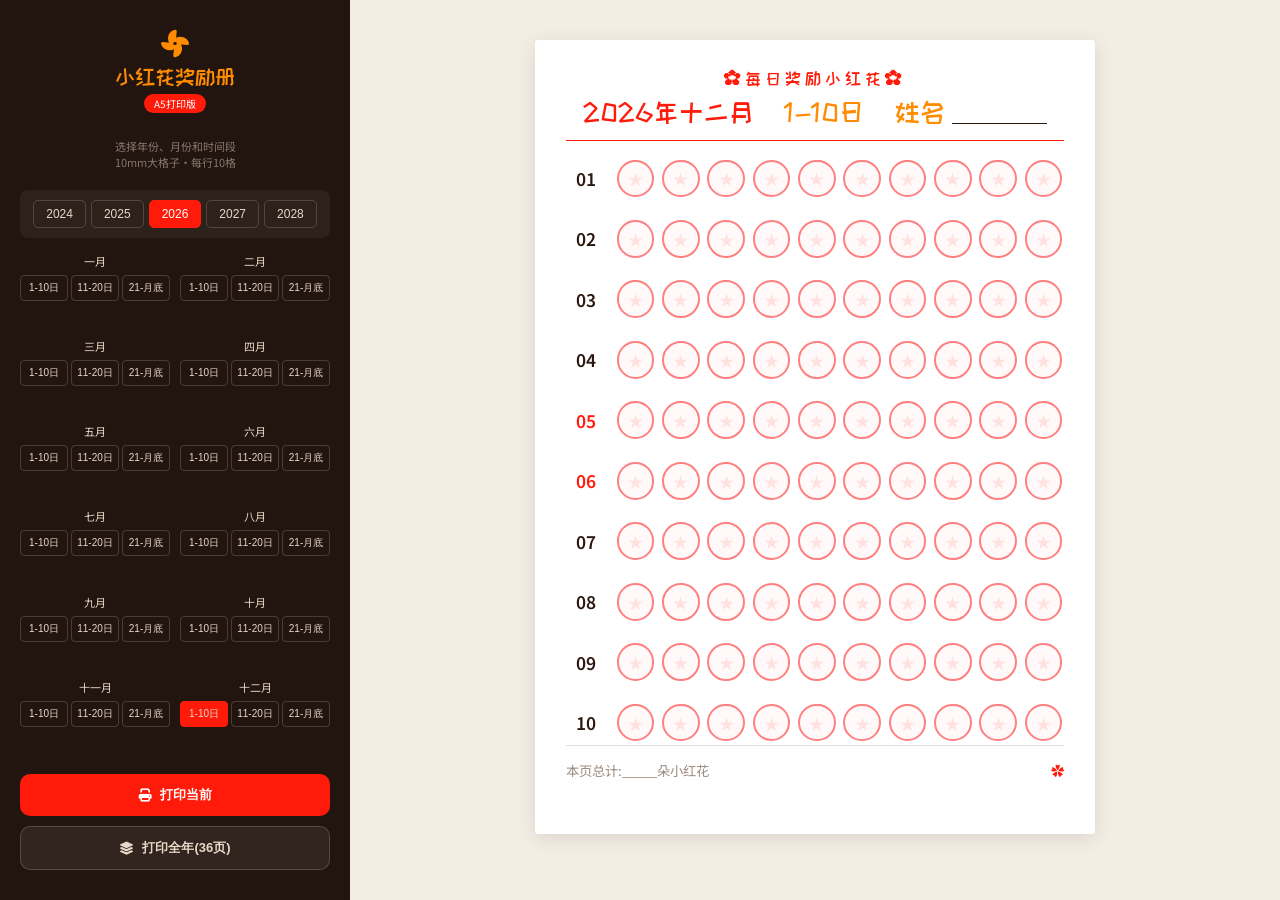
==== a5.html @ 598320b3 "添加年份选择功能，扩大侧边栏到350px - 支持2024-2028年份选择  - 年份切换时周末标红自动更新  - 侧边栏宽度扩大到350px  Co-Authored-By: Claude Opu" ====
<!DOCTYPE html>
<html lang="zh-CN">
<head>
    <meta charset="UTF-8">
    <link rel="icon" href="data:image/svg+xml,<svg xmlns='http://www.w3.org/2000/svg' viewBox='0 0 100 100'><text y='.9em' font-size='90'>🌸</text></svg>">
    <title>小红花奖励册</title>
    <link href="https://fonts.googleapis.com/css2?family=ZCOOL+KuaiLe&family=Noto+Sans+SC:wght@400;500;700&display=swap" rel="stylesheet">
    <link rel="stylesheet" href="https://cdnjs.cloudflare.com/ajax/libs/font-awesome/6.5.0/css/all.min.css">
    <style>
        :root{--bg:#F3EDE4;--fg:#2C1810;--muted:#9C8B7E;--accent:#FF1A0A;--slot-border:#FF8080;--slot-bg:#FFF9F9;--warm:#FF8C00;--sidebar-bg:#221510;--sidebar-text:#E8D8C8}
        *{margin:0;padding:0;box-sizing:border-box}
        @keyframes spin{from{transform:rotate(0deg)}to{transform:rotate(360deg)}}body{font-family:"Noto Sans SC",sans-serif;background:var(--bg);color:var(--fg);min-height:100vh}
        .app{display:flex;min-height:100vh}
        .sidebar{width:350px;min-width:350px;background:var(--sidebar-bg);color:var(--sidebar-text);padding:30px 20px;display:flex;flex-direction:column}
        .sidebar-brand{text-align:center;margin-bottom:10px}
        .sidebar-brand-icon{font-size:28px;color:var(--warm);margin-bottom:8px;animation:spin 3s linear infinite}
        .sidebar-title{font-family:"ZCOOL KuaiLe",cursive;font-size:22px;color:var(--warm)}
        .version-badge{display:inline-block;background:var(--accent);color:#fff;font-size:10px;padding:2px 10px;border-radius:10px;margin-top:6px}
        .sidebar-desc{font-size:11px;color:rgba(232,216,200,0.5);text-align:center;margin:15px 0 20px}
        .month-grid{display:grid;grid-template-columns:repeat(2,1fr);gap:10px;flex:1}
        .section-tabs{display:flex;gap:3px;margin-top:6px}
        .section-tab{flex:1;padding:5px 0;border:1px solid rgba(232,216,200,0.2);border-radius:4px;background:transparent;color:var(--sidebar-text);font-size:10px;cursor:pointer}
        .year-selector{display:flex;justify-content:center;gap:5px;margin-bottom:15px;padding:10px;background:rgba(255,255,255,0.05);border-radius:8px}
        .year-btn{padding:6px 12px;border:1px solid rgba(232,216,200,0.2);border-radius:5px;background:transparent;color:var(--sidebar-text);font-size:12px;cursor:pointer;transition:all 0.2s}
        .year-btn:hover{background:rgba(232,93,74,0.2)}
        .year-btn.active{background:var(--accent);border-color:var(--accent);color:#fff}
        .section-tab.active{background:var(--accent);border-color:var(--accent)}
        .print-section{margin-top:20px;display:flex;flex-direction:column;gap:10px}
        .print-btn{padding:12px;border:none;border-radius:10px;font-size:13px;font-weight:600;cursor:pointer;display:flex;align-items:center;justify-content:center;gap:8px}
        .print-btn-primary{background:var(--accent);color:#fff}
        .print-btn-outline{background:rgba(232,216,200,0.08);color:var(--sidebar-text);border:1.5px solid rgba(232,216,200,0.2)}
        .main{flex:1;display:flex;align-items:flex-start;justify-content:center;padding:40px;background:var(--bg)}
        .a5-paper{width:148mm;height:210mm;background:#fff;box-shadow:0 4px 20px rgba(0,0,0,0.1);border-radius:3px;overflow:hidden}
        .month-content{width:100%;height:100%;padding:8mm;display:flex;flex-direction:column}
        .page-header{text-align:center;padding-bottom:4mm;margin-bottom:4mm;border-bottom:1px solid var(--accent)}
        .page-title{font-family:"ZCOOL KuaiLe",cursive;font-size:13pt;color:var(--accent);letter-spacing:4px;margin-bottom:3mm}
        .page-header-row{display:flex;align-items:center;justify-content:center;gap:8mm}
        .page-month{font-family:"ZCOOL KuaiLe",cursive;font-size:20pt;color:var(--accent)}
        .page-section{font-family:"ZCOOL KuaiLe",cursive;font-size:20pt;color:var(--warm)}
        .name-box{display:flex;align-items:center;gap:2mm}
        .name-label{font-family:"ZCOOL KuaiLe",cursive;font-size:20pt;color:var(--warm)}
        .name-line{width:25mm;border-bottom:1px solid var(--fg);transform:translateY(12px);display:inline-block}
        .days-area{flex:1;display:flex;flex-direction:column;justify-content:center;gap:4mm}
        .day-row{display:flex;align-items:center;height:12mm;gap:3mm}
        .day-num{width:10mm;font-size:13pt;font-weight:600;text-align:right;padding-right:2mm}
        .day-num.weekend{color:var(--accent)}
        .day-slots{flex:1;display:flex;justify-content:center;gap:2mm}
        .slot{width:10mm;height:10mm;border-radius:50%;border:1.5pt solid var(--slot-border);background:var(--slot-bg);position:relative}.slot::after{content:'\2605';position:absolute;top:50%;left:50%;transform:translate(-50%,-50%);font-size:4mm;color:rgba(255,26,10,0.1)}
        .page-footer{margin-top:auto;padding-top:4mm;border-top:0.5px solid #ddd;display:flex;justify-content:space-between;font-size:10pt;color:var(--muted)}
        .print-area{display:none}
        @media print{@page{size:A5 portrait;margin:0}html,body{width:148mm;height:210mm;margin:0;padding:0;background:#fff;-webkit-print-color-adjust:exact!important;print-color-adjust:exact!important}.app{display:none!important}.print-area{display:block!important}}
    </style>
</head>
<body>
    <div class="app">
        <aside class="sidebar">
            <div class="sidebar-brand"><i class="fas fa-fan sidebar-brand-icon"></i><div class="sidebar-title">小红花奖励册</div><div class="version-badge">A5打印版</div></div>
            <div class="sidebar-desc">选择年份、月份和时间段<br>10mm大格子·每行10格</div>
            <div id="yearSelector" class="year-selector"></div>
            <div id="monthGrid" class="month-grid"></div>
            <div class="print-section">
                <button class="print-btn print-btn-primary" onclick="printCurrent()"><i class="fas fa-print"></i>打印当前</button>
                <button class="print-btn print-btn-outline" onclick="printAll()"><i class="fas fa-layer-group"></i>打印全年(36页)</button>
            </div>
        </aside>
        <main class="main"><div id="a5Paper" class="a5-paper"></div></main>
    </div>
    <div id="printArea" class="print-area"></div>
    <script>
        const MONTHS=["一月","二月","三月","四月","五月","六月","七月","八月","九月","十月","十一月","十二月"];
        const YEARS=[2024,2025,2026,2027,2028];
        let curYear=2026;
        let curMonth=new Date().getMonth(),curSection=0;
        const SECTIONS=[{name:"1-10日",start:1,end:10},{name:"11-20日",start:11,end:20},{name:"21-月底",start:21,end:null}];
        function getDays(m){return new Date(curYear,m+1,0).getDate()}
        function isWeekend(m,d){const day=new Date(curYear,m,d).getDay();return day===0||day===6}
        function buildHTML(m,secIdx,isPrint){
            const sec=SECTIONS[secIdx],endDay=sec.end||getDays(m);
            let rows="";
            for(let d=sec.start;d<=endDay;d++){
                let slots="";
                for(let s=0;s<10;s++)slots+="<div class='slot'></div>";
                rows+=`<div class='day-row'><div class='day-num${isWeekend(m,d)?" weekend":""}'>${String(d).padStart(2,"0")}</div><div class='day-slots'>${slots}</div></div>`;
            }
            return `<div class='${isPrint?"print-page":""}' style='${isPrint?"width:148mm;height:210mm;":""}'><div class='month-content'><header class='page-header'><div class='page-title'>✿每日奖励<span style='color:var(--accent)'>小红花</span>✿</div><div class='page-header-row'><div class='page-month'>${curYear}年${MONTHS[m]}</div><div class='page-section'>${sec.name}</div><div class='name-box'><span class='name-label'>姓名</span><span class='name-line'></span></div></div></header><div class='days-area'>${rows}</div><footer class='page-footer'><span>本页总计:_____朵小红花</span><span style='color:var(--accent)'>✿</span></footer></div></div>`;
        }
        function renderYearSelector(){
            let html="";
            YEARS.forEach(year=>{
                const active=year===curYear?" active":"";
                html+=`<button class='year-btn${active}' onclick='switchYear(${year})'>${year}</button>`;
            });
            document.getElementById("yearSelector").innerHTML=html;
        }
        function switchYear(year){
            curYear=year;
            renderYearSelector();
            renderGrid();
            document.getElementById("a5Paper").innerHTML=buildHTML(curMonth,curSection,false);
        }
        function renderGrid(){
            let html="";
            MONTHS.forEach((name,i)=>{
                html+=`<div style='text-align:center'><div style='font-size:11px;margin-bottom:4px'>${name}</div><div class='section-tabs'>`;
                SECTIONS.forEach((sec,j)=>{
                    const active=(i===curMonth&&j===curSection)?" active":"";
                    html+=`<button class='section-tab${active}' onclick='switchSection(${i},${j})'>${sec.name}</button>`;
                });
                html+="</div></div>";
            });
            document.getElementById("monthGrid").innerHTML=html;
        }
        function switchSection(m,s){curMonth=m;curSection=s;renderYearSelector();renderGrid();document.getElementById("a5Paper").innerHTML=buildHTML(m,s,false)}
        function printCurrent(){document.getElementById("printArea").innerHTML=buildHTML(curMonth,curSection,true);setTimeout(()=>window.print(),100)}
        function printAll(){let html="";for(let m=0;m<12;m++)for(let s=0;s<3;s++)html+=buildHTML(m,s,true);document.getElementById("printArea").innerHTML=html;setTimeout(()=>window.print(),200)}
        renderYearSelector();renderGrid();switchSection(curMonth,0);
    </script>
</body>
</html>
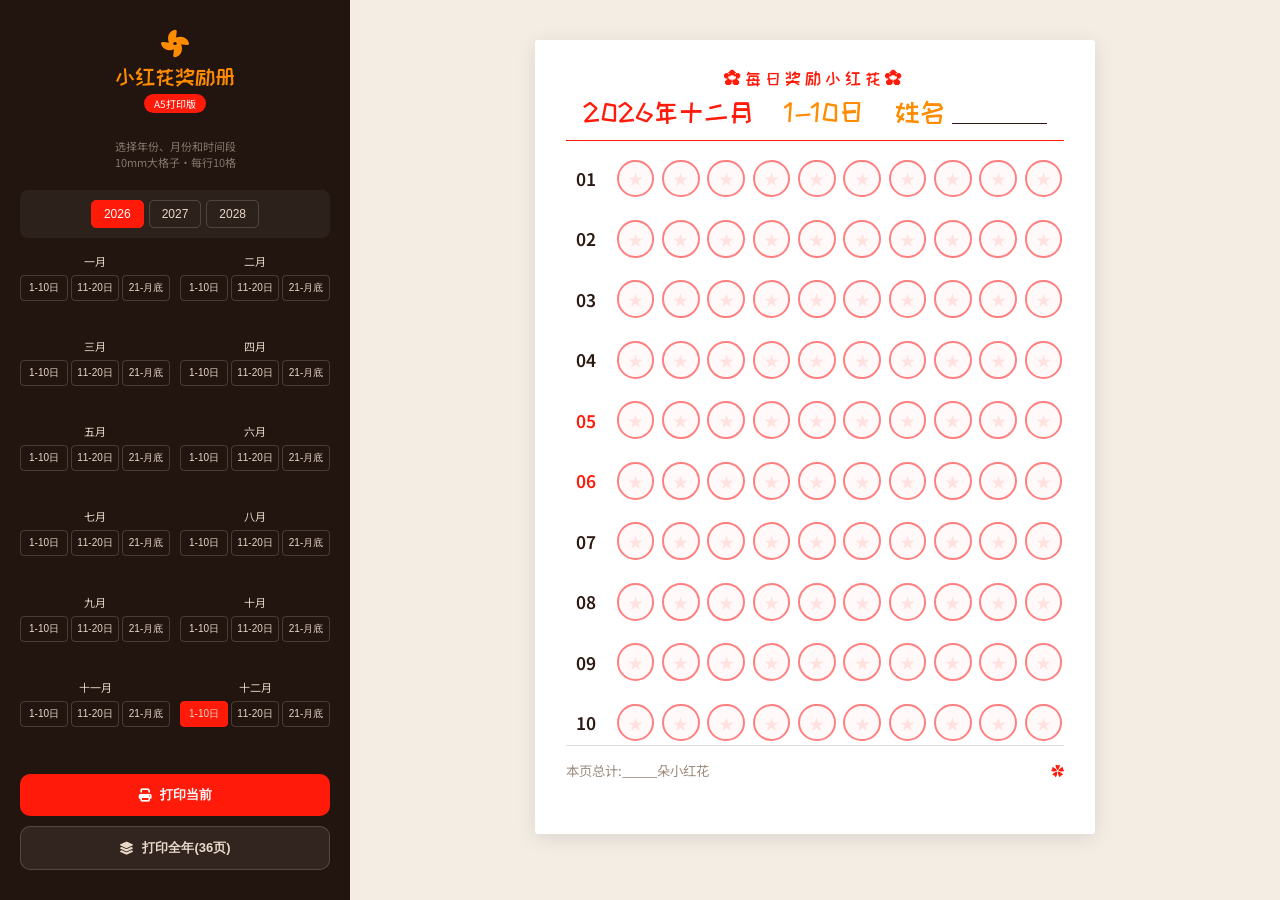
==== commit 4e33ed49: "年份选择从2026年开始 Co-Authored-By: Claude Opus 4.6 <noreply@anthropic.com>" ====
--- a/a5.html
+++ b/a5.html
@@ -68,7 +68,7 @@
     <div id="printArea" class="print-area"></div>
     <script>
         const MONTHS=["一月","二月","三月","四月","五月","六月","七月","八月","九月","十月","十一月","十二月"];
-        const YEARS=[2024,2025,2026,2027,2028];
+        const YEARS=[2026,2027,2028];
         let curYear=2026;
         let curMonth=new Date().getMonth(),curSection=0;
         const SECTIONS=[{name:"1-10日",start:1,end:10},{name:"11-20日",start:11,end:20},{name:"21-月底",start:21,end:null}];
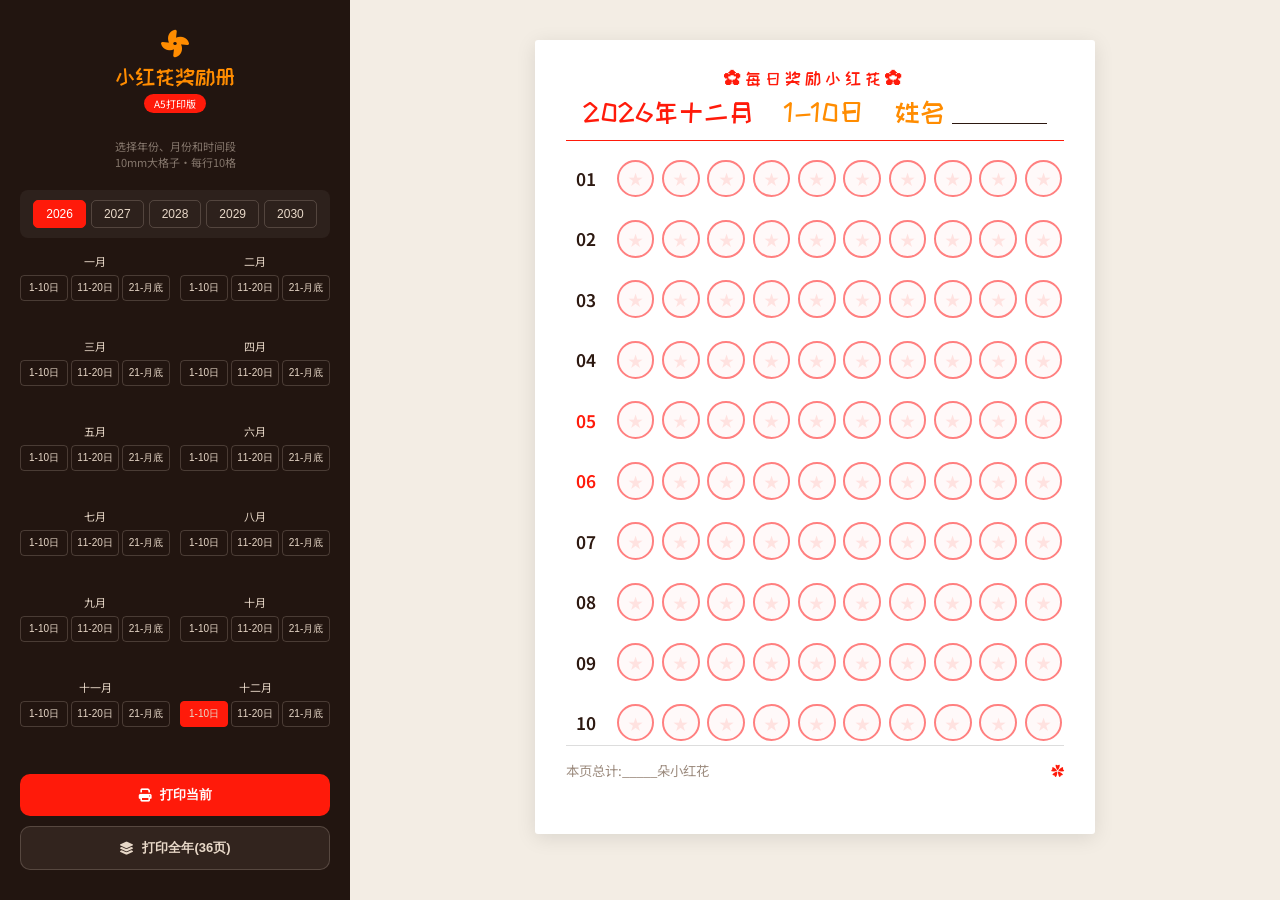
==== commit 90c485d3: "年份选择扩展到2030年 Co-Authored-By: Claude Opus 4.6 <noreply@anthropic.com>" ====
--- a/a5.html
+++ b/a5.html
@@ -68,7 +68,7 @@
     <div id="printArea" class="print-area"></div>
     <script>
         const MONTHS=["一月","二月","三月","四月","五月","六月","七月","八月","九月","十月","十一月","十二月"];
-        const YEARS=[2026,2027,2028];
+        const YEARS=[2026,2027,2028,2029,2030];
         let curYear=2026;
         let curMonth=new Date().getMonth(),curSection=0;
         const SECTIONS=[{name:"1-10日",start:1,end:10},{name:"11-20日",start:11,end:20},{name:"21-月底",start:21,end:null}];
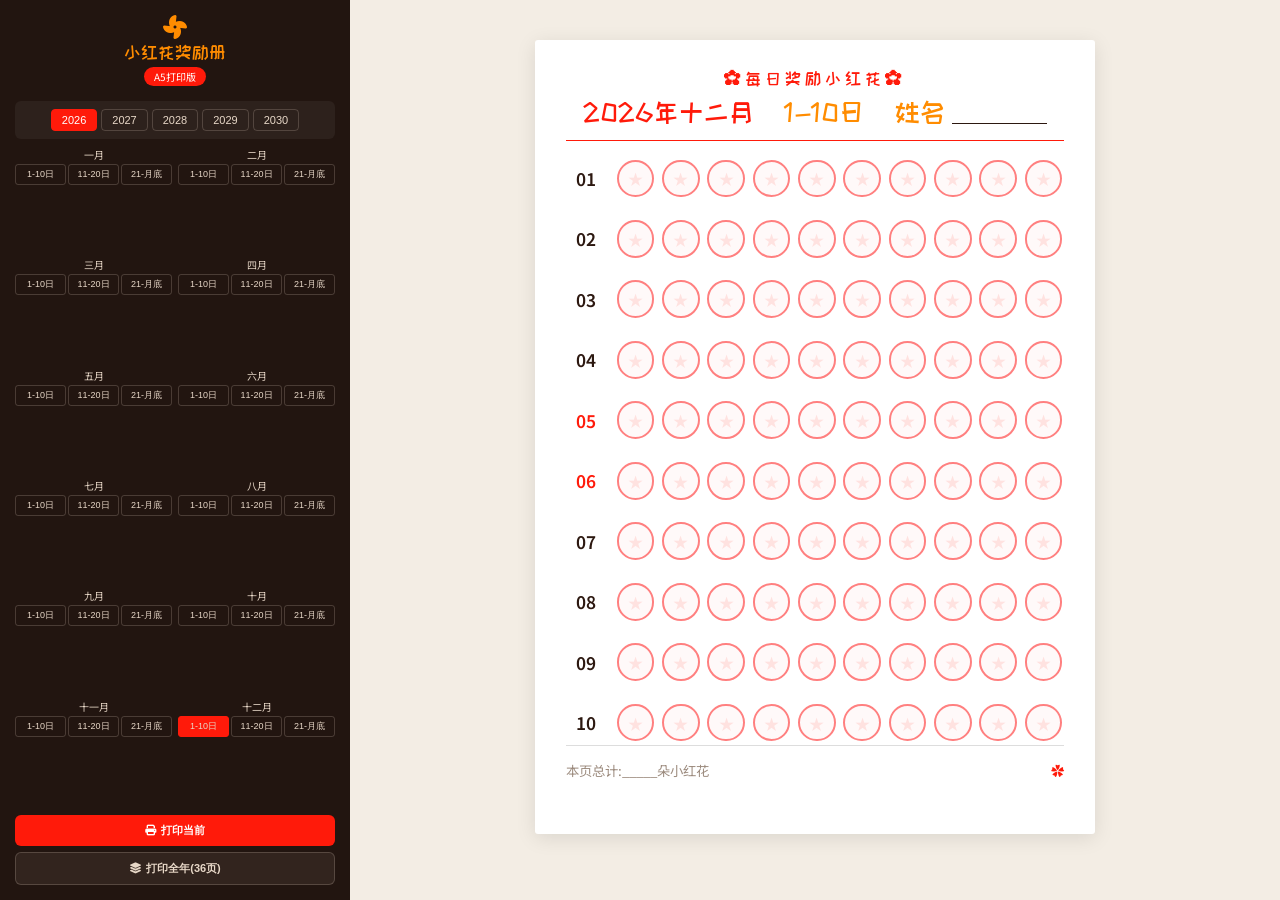
==== commit b99f1894: "移除侧边栏描述文字，优化布局避免滚动条 - 删除侧边栏的两段描述文字  - 调整各元素间距让内容在一屏内显示  - 减小字体和按钮尺寸  - 添加 flex-shrink:0 防止打印按钮被压缩" ====
--- a/a5.html
+++ b/a5.html
@@ -11,22 +11,22 @@
         *{margin:0;padding:0;box-sizing:border-box}
         @keyframes spin{from{transform:rotate(0deg)}to{transform:rotate(360deg)}}body{font-family:"Noto Sans SC",sans-serif;background:var(--bg);color:var(--fg);min-height:100vh}
         .app{display:flex;min-height:100vh}
-        .sidebar{width:350px;min-width:350px;background:var(--sidebar-bg);color:var(--sidebar-text);padding:30px 20px;display:flex;flex-direction:column}
-        .sidebar-brand{text-align:center;margin-bottom:10px}
-        .sidebar-brand-icon{font-size:28px;color:var(--warm);margin-bottom:8px;animation:spin 3s linear infinite}
-        .sidebar-title{font-family:"ZCOOL KuaiLe",cursive;font-size:22px;color:var(--warm)}
+        .sidebar{width:350px;min-width:350px;height:100vh;background:var(--sidebar-bg);color:var(--sidebar-text);padding:15px 15px;display:flex;flex-direction:column;overflow:hidden}
+        .sidebar-brand{text-align:center;margin-bottom:5px}
+        .sidebar-brand-icon{font-size:24px;color:var(--warm);margin-bottom:4px;animation:spin 3s linear infinite}
+        .sidebar-title{font-family:"ZCOOL KuaiLe",cursive;font-size:18px;color:var(--warm)}
         .version-badge{display:inline-block;background:var(--accent);color:#fff;font-size:10px;padding:2px 10px;border-radius:10px;margin-top:6px}
         .sidebar-desc{font-size:11px;color:rgba(232,216,200,0.5);text-align:center;margin:15px 0 20px}
-        .month-grid{display:grid;grid-template-columns:repeat(2,1fr);gap:10px;flex:1}
-        .section-tabs{display:flex;gap:3px;margin-top:6px}
-        .section-tab{flex:1;padding:5px 0;border:1px solid rgba(232,216,200,0.2);border-radius:4px;background:transparent;color:var(--sidebar-text);font-size:10px;cursor:pointer}
-        .year-selector{display:flex;justify-content:center;gap:5px;margin-bottom:15px;padding:10px;background:rgba(255,255,255,0.05);border-radius:8px}
-        .year-btn{padding:6px 12px;border:1px solid rgba(232,216,200,0.2);border-radius:5px;background:transparent;color:var(--sidebar-text);font-size:12px;cursor:pointer;transition:all 0.2s}
+        .month-grid{display:grid;grid-template-columns:repeat(2,1fr);gap:6px;flex:1;overflow:hidden}
+        .section-tabs{display:flex;gap:2px;margin-top:3px}
+        .section-tab{flex:1;padding:3px 0;border:1px solid rgba(232,216,200,0.2);border-radius:3px;background:transparent;color:var(--sidebar-text);font-size:9px;cursor:pointer}
+        .year-selector{display:flex;justify-content:center;gap:4px;padding:6px;background:rgba(255,255,255,0.05);border-radius:6px}
+        .year-btn{padding:4px 10px;border:1px solid rgba(232,216,200,0.2);border-radius:4px;background:transparent;color:var(--sidebar-text);font-size:11px;cursor:pointer;transition:all 0.2s}
         .year-btn:hover{background:rgba(232,93,74,0.2)}
         .year-btn.active{background:var(--accent);border-color:var(--accent);color:#fff}
         .section-tab.active{background:var(--accent);border-color:var(--accent)}
-        .print-section{margin-top:20px;display:flex;flex-direction:column;gap:10px}
-        .print-btn{padding:12px;border:none;border-radius:10px;font-size:13px;font-weight:600;cursor:pointer;display:flex;align-items:center;justify-content:center;gap:8px}
+        .print-section{margin-top:10px;display:flex;flex-direction:column;gap:6px;flex-shrink:0}
+        .print-btn{padding:8px;border:none;border-radius:6px;font-size:11px;font-weight:600;cursor:pointer;display:flex;align-items:center;justify-content:center;gap:5px}
         .print-btn-primary{background:var(--accent);color:#fff}
         .print-btn-outline{background:rgba(232,216,200,0.08);color:var(--sidebar-text);border:1.5px solid rgba(232,216,200,0.2)}
         .main{flex:1;display:flex;align-items:flex-start;justify-content:center;padding:40px;background:var(--bg)}
@@ -55,8 +55,7 @@
     <div class="app">
         <aside class="sidebar">
             <div class="sidebar-brand"><i class="fas fa-fan sidebar-brand-icon"></i><div class="sidebar-title">小红花奖励册</div><div class="version-badge">A5打印版</div></div>
-            <div class="sidebar-desc">选择年份、月份和时间段<br>10mm大格子·每行10格</div>
-            <div id="yearSelector" class="year-selector"></div>
+            <div id="yearSelector" class="year-selector" style="margin-top:10px;margin-bottom:10px;padding:8px;"></div>
             <div id="monthGrid" class="month-grid"></div>
             <div class="print-section">
                 <button class="print-btn print-btn-primary" onclick="printCurrent()"><i class="fas fa-print"></i>打印当前</button>
@@ -69,8 +68,8 @@
     <script>
         const MONTHS=["一月","二月","三月","四月","五月","六月","七月","八月","九月","十月","十一月","十二月"];
         const YEARS=[2026,2027,2028,2029,2030];
-        let curYear=2026;
-        let curMonth=new Date().getMonth(),curSection=0;
+        let curYear=new Date().getFullYear();
+        let curMonth=new Date().getMonth();let curDate=new Date().getDate();let curSection=curDate<=10?0:curDate<=20?1:2;
         const SECTIONS=[{name:"1-10日",start:1,end:10},{name:"11-20日",start:11,end:20},{name:"21-月底",start:21,end:null}];
         function getDays(m){return new Date(curYear,m+1,0).getDate()}
         function isWeekend(m,d){const day=new Date(curYear,m,d).getDay();return day===0||day===6}
@@ -101,7 +100,7 @@
         function renderGrid(){
             let html="";
             MONTHS.forEach((name,i)=>{
-                html+=`<div style='text-align:center'><div style='font-size:11px;margin-bottom:4px'>${name}</div><div class='section-tabs'>`;
+                html+=`<div style='text-align:center'><div style='font-size:10px;margin-bottom:2px;line-height:1.2'>${name}</div><div class='section-tabs'>`;
                 SECTIONS.forEach((sec,j)=>{
                     const active=(i===curMonth&&j===curSection)?" active":"";
                     html+=`<button class='section-tab${active}' onclick='switchSection(${i},${j})'>${sec.name}</button>`;
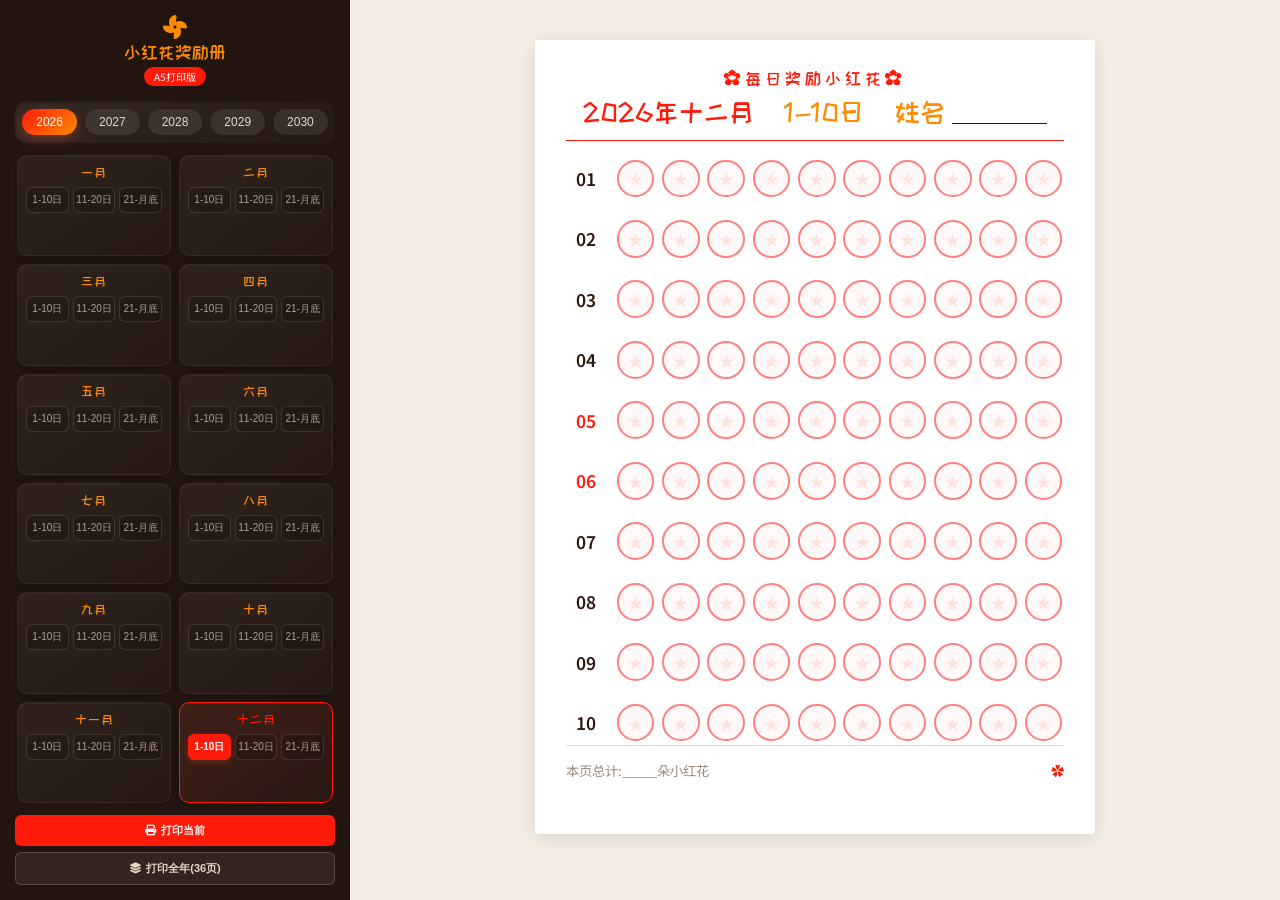
==== commit c03abd5a: "重新设计卡片式侧边栏 - 年份选择器使用药丸式按钮设计  - 月份卡片使用渐变背景和圆角阴影  - 选中状态更明显，有视觉层次  - 优化hover效果和过渡动画" ====
--- a/a5.html
+++ b/a5.html
@@ -16,15 +16,20 @@
         .sidebar-brand-icon{font-size:24px;color:var(--warm);margin-bottom:4px;animation:spin 3s linear infinite}
         .sidebar-title{font-family:"ZCOOL KuaiLe",cursive;font-size:18px;color:var(--warm)}
         .version-badge{display:inline-block;background:var(--accent);color:#fff;font-size:10px;padding:2px 10px;border-radius:10px;margin-top:6px}
-        .sidebar-desc{font-size:11px;color:rgba(232,216,200,0.5);text-align:center;margin:15px 0 20px}
-        .month-grid{display:grid;grid-template-columns:repeat(2,1fr);gap:6px;flex:1;overflow:hidden}
-        .section-tabs{display:flex;gap:2px;margin-top:3px}
-        .section-tab{flex:1;padding:3px 0;border:1px solid rgba(232,216,200,0.2);border-radius:3px;background:transparent;color:var(--sidebar-text);font-size:9px;cursor:pointer}
-        .year-selector{display:flex;justify-content:center;gap:4px;padding:6px;background:rgba(255,255,255,0.05);border-radius:6px}
-        .year-btn{padding:4px 10px;border:1px solid rgba(232,216,200,0.2);border-radius:4px;background:transparent;color:var(--sidebar-text);font-size:11px;cursor:pointer;transition:all 0.2s}
-        .year-btn:hover{background:rgba(232,93,74,0.2)}
-        .year-btn.active{background:var(--accent);border-color:var(--accent);color:#fff}
-        .section-tab.active{background:var(--accent);border-color:var(--accent)}
+        .year-selector{display:flex;justify-content:center;gap:8px;padding:10px;margin-bottom:10px;background:linear-gradient(145deg,rgba(255,255,255,0.08),rgba(255,255,255,0.02));border-radius:12px;box-shadow:inset 0 1px 2px rgba(0,0,0,0.2)}
+        .year-btn{padding:6px 14px;border:none;border-radius:20px;background:rgba(255,255,255,0.08);color:var(--sidebar-text);font-size:12px;font-weight:500;cursor:pointer;transition:all 0.25s ease;box-shadow:0 2px 4px rgba(0,0,0,0.1)}
+        .year-btn:hover{background:rgba(232,93,74,0.25);transform:translateY(-1px)}
+        .year-btn.active{background:linear-gradient(135deg,var(--accent),var(--warm));color:#fff;box-shadow:0 4px 12px rgba(217,79,59,0.4)}
+        .month-grid{display:grid;grid-template-columns:repeat(2,1fr);gap:8px;flex:1;overflow:hidden;padding:2px}
+        .month-card{background:linear-gradient(145deg,rgba(255,255,255,0.06),rgba(255,255,255,0.02));border-radius:10px;padding:10px 8px;box-shadow:0 2px 8px rgba(0,0,0,0.15),inset 0 1px 1px rgba(255,255,255,0.05);transition:all 0.2s ease;border:1px solid rgba(255,255,255,0.05)}
+        .month-card:hover{transform:translateY(-2px);box-shadow:0 4px 12px rgba(0,0,0,0.2);border-color:rgba(232,93,74,0.2)}
+        .month-card.active{background:linear-gradient(145deg,rgba(232,93,74,0.15),rgba(232,93,74,0.05));border-color:var(--accent)}
+        .month-card-title{font-family:"ZCOOL KuaiLe",cursive;font-size:13px;color:var(--warm);text-align:center;margin-bottom:8px;letter-spacing:1px}
+        .month-card.active .month-card-title{color:var(--accent)}
+        .section-tabs{display:flex;gap:4px}
+        .section-tab{flex:1;padding:5px 0;border:1px solid rgba(232,216,200,0.15);border-radius:6px;background:rgba(0,0,0,0.15);color:rgba(232,216,200,0.7);font-size:10px;cursor:pointer;transition:all 0.2s}
+        .section-tab:hover{background:rgba(232,93,74,0.15);border-color:rgba(232,93,74,0.3);color:#fff}
+        .section-tab.active{background:var(--accent);border-color:var(--accent);color:#fff;font-weight:600;box-shadow:0 2px 6px rgba(217,79,59,0.3)}
         .print-section{margin-top:10px;display:flex;flex-direction:column;gap:6px;flex-shrink:0}
         .print-btn{padding:8px;border:none;border-radius:6px;font-size:11px;font-weight:600;cursor:pointer;display:flex;align-items:center;justify-content:center;gap:5px}
         .print-btn-primary{background:var(--accent);color:#fff}
@@ -100,7 +105,9 @@
         function renderGrid(){
             let html="";
             MONTHS.forEach((name,i)=>{
-                html+=`<div style='text-align:center'><div style='font-size:10px;margin-bottom:2px;line-height:1.2'>${name}</div><div class='section-tabs'>`;
+                const monthActive=i===curMonth?" active":"";
+                html+=`<div class='month-card${monthActive}'>`;
+                html+=`<div class='month-card-title'>${name}</div><div class='section-tabs'>`;
                 SECTIONS.forEach((sec,j)=>{
                     const active=(i===curMonth&&j===curSection)?" active":"";
                     html+=`<button class='section-tab${active}' onclick='switchSection(${i},${j})'>${sec.name}</button>`;
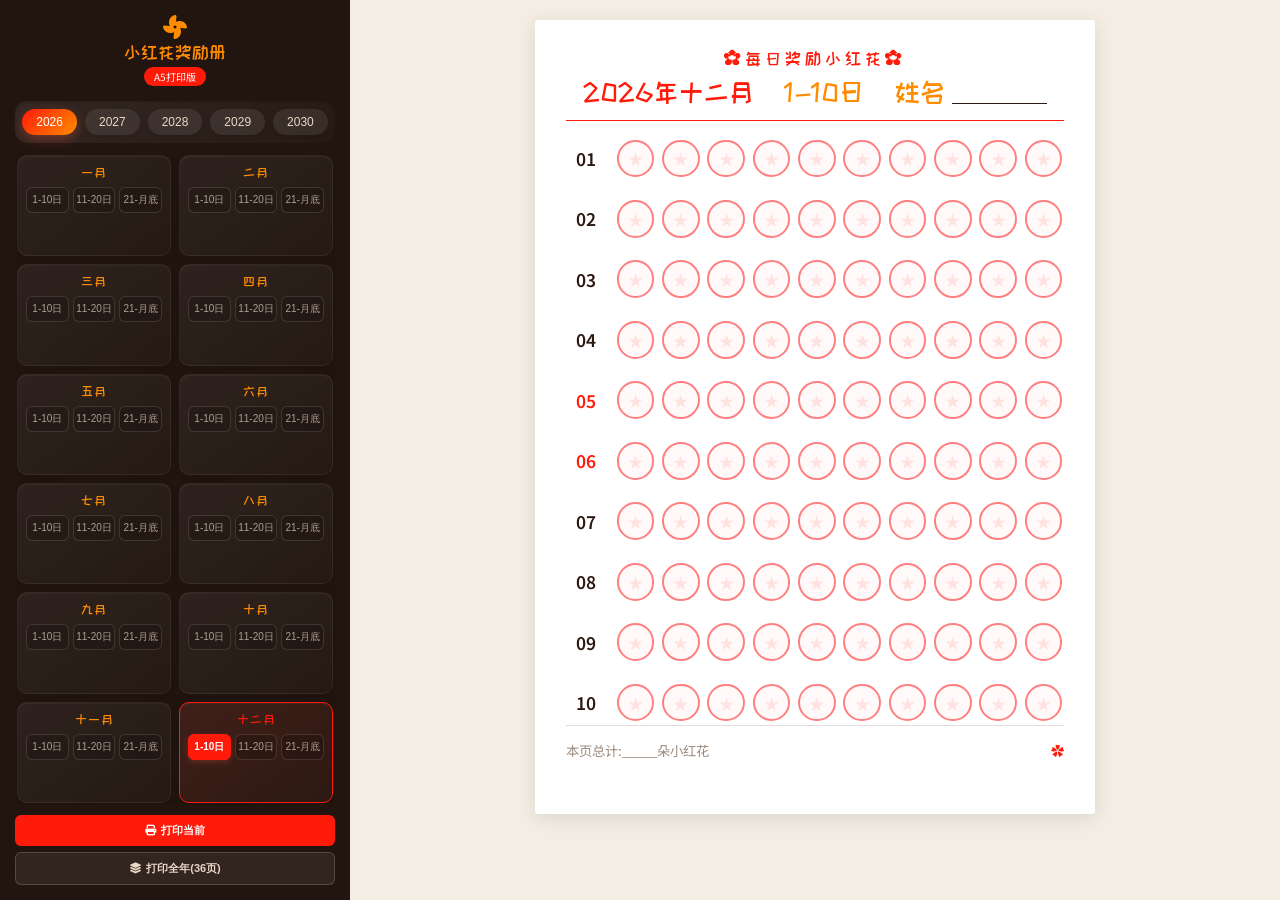
==== commit 2afb9513: "调整纸张预览位置更靠近顶部 - 顶部 padding 从 40px 减至 20px  Co-Authored-By: Claude Opus 4.6 <noreply@anthropic.com>" ====
--- a/a5.html
+++ b/a5.html
@@ -34,7 +34,7 @@
         .print-btn{padding:8px;border:none;border-radius:6px;font-size:11px;font-weight:600;cursor:pointer;display:flex;align-items:center;justify-content:center;gap:5px}
         .print-btn-primary{background:var(--accent);color:#fff}
         .print-btn-outline{background:rgba(232,216,200,0.08);color:var(--sidebar-text);border:1.5px solid rgba(232,216,200,0.2)}
-        .main{flex:1;display:flex;align-items:flex-start;justify-content:center;padding:40px;background:var(--bg)}
+        .main{flex:1;display:flex;align-items:flex-start;justify-content:center;padding:20px 40px 40px;background:var(--bg)}
         .a5-paper{width:148mm;height:210mm;background:#fff;box-shadow:0 4px 20px rgba(0,0,0,0.1);border-radius:3px;overflow:hidden}
         .month-content{width:100%;height:100%;padding:8mm;display:flex;flex-direction:column}
         .page-header{text-align:center;padding-bottom:4mm;margin-bottom:4mm;border-bottom:1px solid var(--accent)}
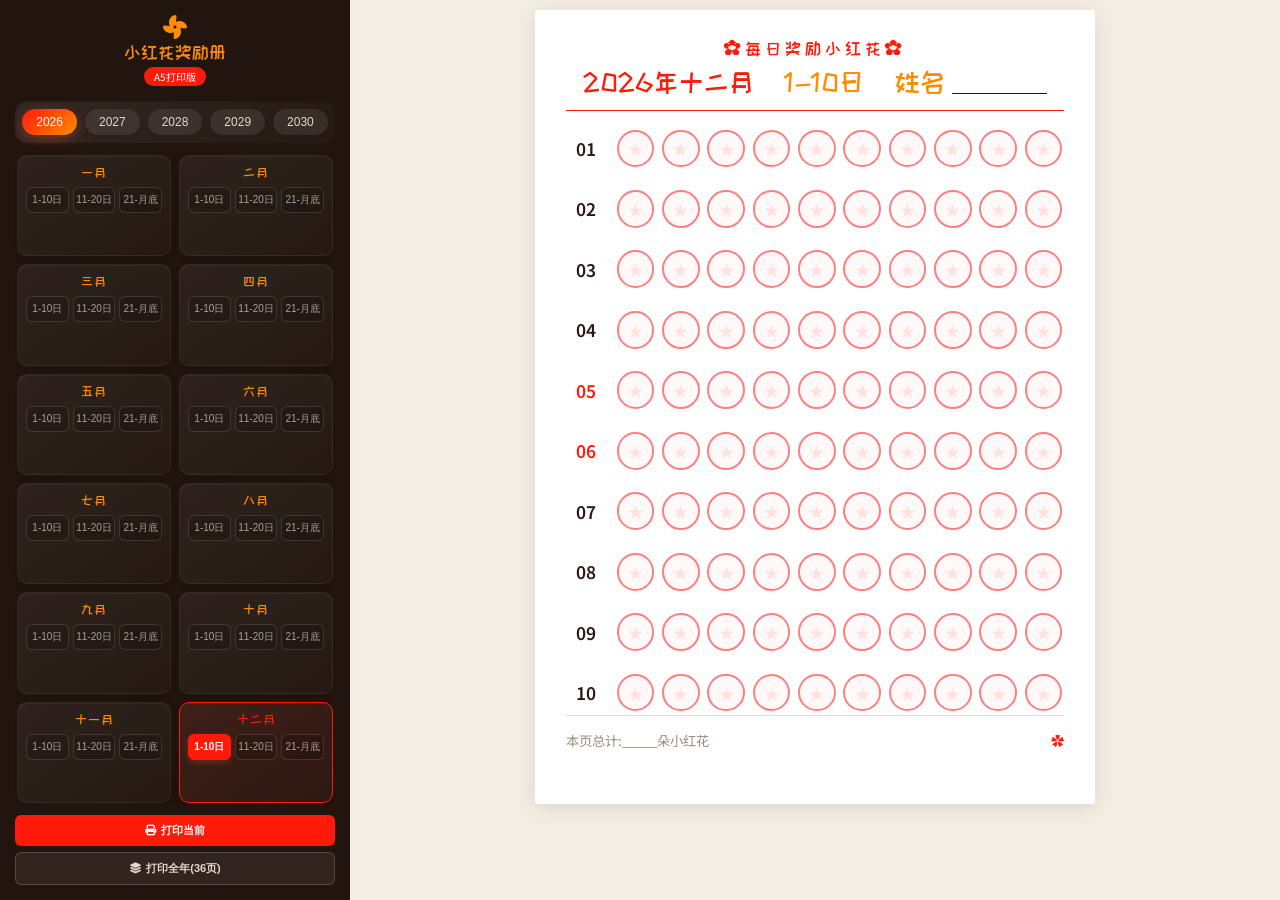
==== commit 5cca2ca4: "进一步减少顶部间距至10px Co-Authored-By: Claude Opus 4.6 <noreply@anthropic.com>" ====
--- a/a5.html
+++ b/a5.html
@@ -34,7 +34,7 @@
         .print-btn{padding:8px;border:none;border-radius:6px;font-size:11px;font-weight:600;cursor:pointer;display:flex;align-items:center;justify-content:center;gap:5px}
         .print-btn-primary{background:var(--accent);color:#fff}
         .print-btn-outline{background:rgba(232,216,200,0.08);color:var(--sidebar-text);border:1.5px solid rgba(232,216,200,0.2)}
-        .main{flex:1;display:flex;align-items:flex-start;justify-content:center;padding:20px 40px 40px;background:var(--bg)}
+        .main{flex:1;display:flex;align-items:flex-start;justify-content:center;padding:10px 40px 40px;background:var(--bg)}
         .a5-paper{width:148mm;height:210mm;background:#fff;box-shadow:0 4px 20px rgba(0,0,0,0.1);border-radius:3px;overflow:hidden}
         .month-content{width:100%;height:100%;padding:8mm;display:flex;flex-direction:column}
         .page-header{text-align:center;padding-bottom:4mm;margin-bottom:4mm;border-bottom:1px solid var(--accent)}
